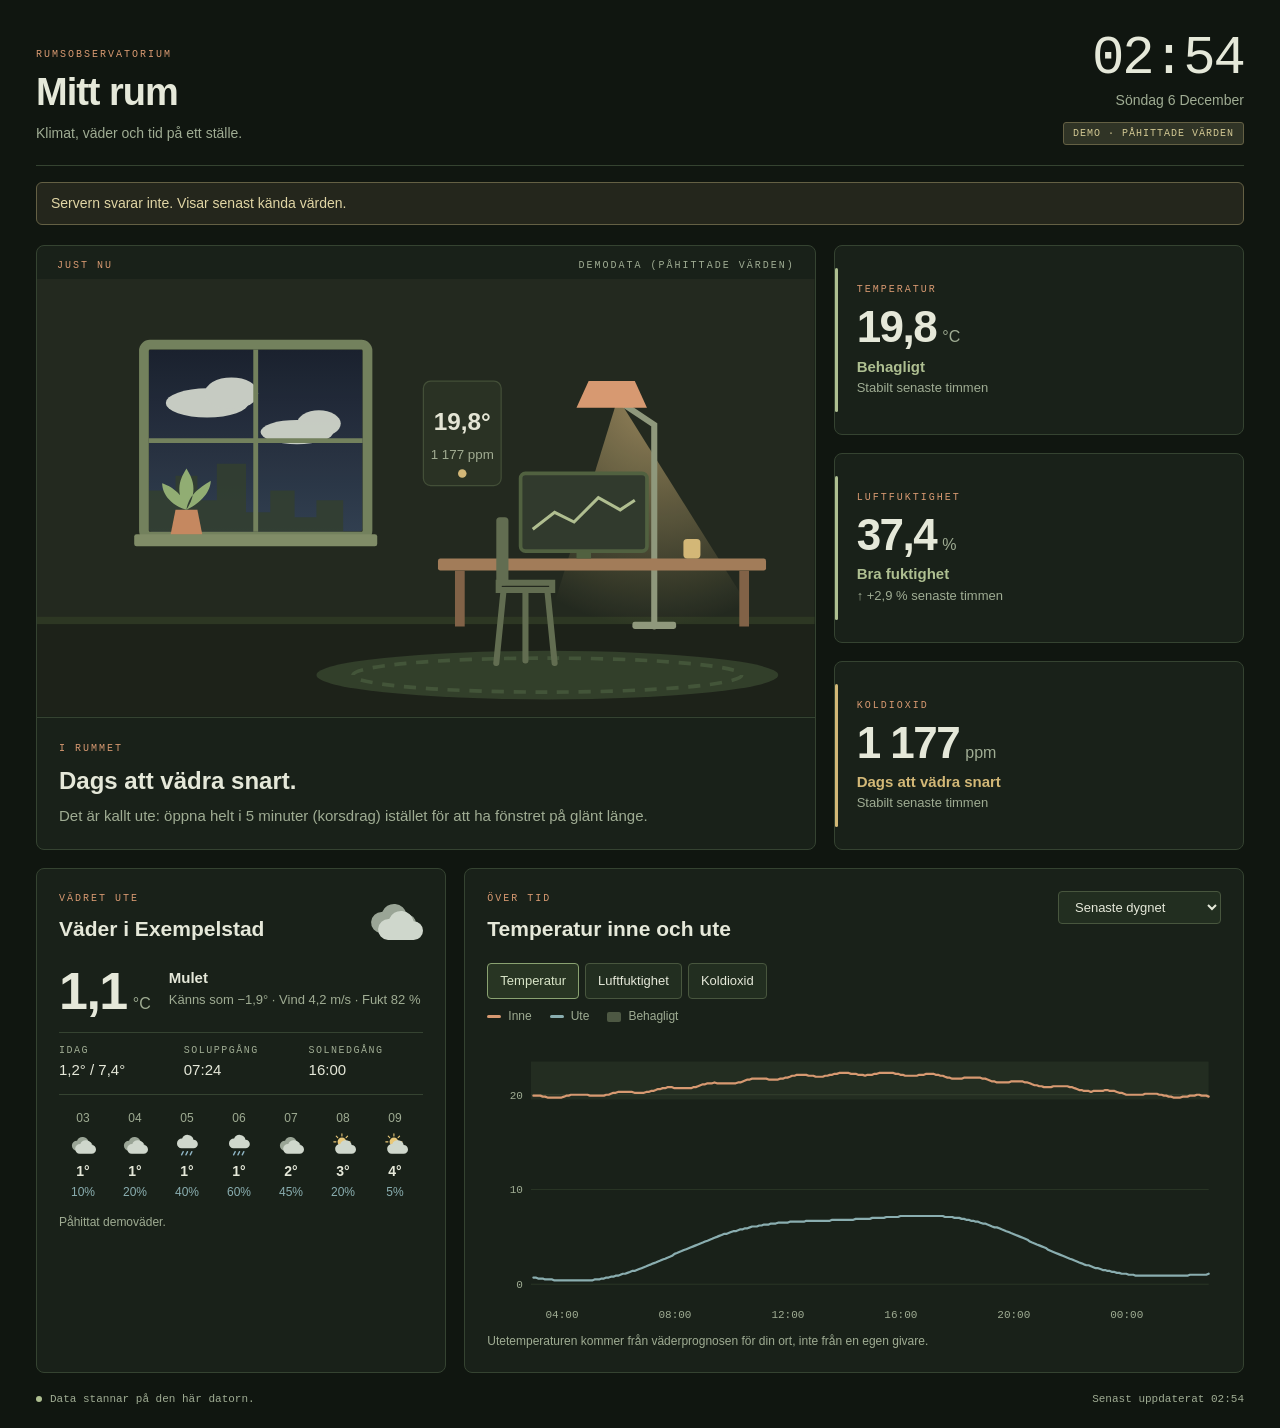
==== room-dashboard/public/index.html @ 9e7be0b6 "Add room-dashboard: a standalone dashboard for one room Climate (temperature, humidity, CO2) from Ho" ====
<!doctype html>
<html lang="sv">
<head>
<meta charset="utf-8">
<meta name="viewport" content="width=device-width,initial-scale=1">
<meta name="color-scheme" content="dark">
<meta name="referrer" content="no-referrer">
<title>Mitt rum</title>
<link rel="stylesheet" href="./style.css">
</head>
<body>
<main>
  <header>
    <div>
      <div class="eyebrow">RUMSOBSERVATORIUM</div>
      <h1 id="title">Mitt rum</h1>
      <p id="subtitle">Klimat, väder och tid på ett ställe.</p>
    </div>
    <div class="time">
      <div id="clock" class="clock">--:--</div>
      <div id="date" class="date"></div>
      <span id="mode" class="badge">ANSLUTER</span>
    </div>
  </header>

  <div id="message" class="message" role="status" aria-live="polite" hidden></div>

  <section class="top-grid">
    <article class="card scene">
      <div class="tag"><span>JUST NU</span><span id="source">–</span></div>
      <svg id="room" viewBox="0 0 640 360" preserveAspectRatio="xMidYMax slice" role="img" aria-labelledby="room-title">
        <title id="room-title">Illustrerat rum med fönster, skrivbord, lampa och växt</title>
        <defs>
          <linearGradient id="sky" x1="0" y1="0" x2="0" y2="1">
            <stop id="sky-top" offset="0" stop-color="#5d8db0"/>
            <stop id="sky-bottom" offset="1" stop-color="#b9cfc4"/>
          </linearGradient>
          <radialGradient id="lamp-glow" cx="0.5" cy="0" r="1">
            <stop offset="0" stop-color="#f3cf8a" stop-opacity=".55"/>
            <stop offset="1" stop-color="#f3cf8a" stop-opacity="0"/>
          </radialGradient>
          <clipPath id="window-clip"><rect x="92" y="58" width="176" height="150" rx="3"/></clipPath>
        </defs>
        <!-- wall and floor -->
        <rect width="640" height="360" fill="#1b241b"/>
        <rect y="282" width="640" height="78" fill="#151c15"/>
        <rect y="278" width="640" height="6" fill="#26321f"/>
        <!-- window -->
        <g clip-path="url(#window-clip)">
          <rect x="92" y="58" width="176" height="150" fill="url(#sky)"/>
          <circle id="sun" cx="226" cy="98" r="15" fill="#f1d58f"/>
          <g id="moon" display="none">
            <circle cx="222" cy="96" r="13" fill="#e9e4c9"/>
            <circle cx="229" cy="91" r="11" fill="#2a3a4e" id="moon-bite"/>
          </g>
          <g id="stars" fill="#e9e4c9" display="none">
            <circle cx="120" cy="80" r="1.3"/><circle cx="160" cy="70" r="1"/><circle cx="185" cy="110" r="1.2"/>
            <circle cx="132" cy="128" r="1"/><circle cx="250" cy="140" r="1.1"/><circle cx="205" cy="74" r=".9"/>
          </g>
          <g id="clouds" fill="#d9e0d6" opacity=".9" display="none">
            <ellipse cx="140" cy="102" rx="34" ry="12"/><ellipse cx="160" cy="94" rx="22" ry="13"/>
            <ellipse cx="214" cy="126" rx="30" ry="10"/><ellipse cx="232" cy="119" rx="18" ry="11"/>
          </g>
          <g id="rain" stroke="#bcd0d8" stroke-width="1.6" stroke-linecap="round" opacity=".8" display="none">
            <path d="M110 140l-6 14M135 150l-6 14M160 138l-6 14M185 152l-6 14M210 140l-6 14M235 150l-6 14M255 138l-6 14M122 172l-6 14M172 176l-6 14M222 172l-6 14"/>
          </g>
          <g id="snow" fill="#eef2ee" display="none">
            <circle cx="110" cy="140" r="2"/><circle cx="140" cy="160" r="2"/><circle cx="168" cy="138" r="2"/>
            <circle cx="196" cy="170" r="2"/><circle cx="226" cy="146" r="2"/><circle cx="254" cy="166" r="2"/>
            <circle cx="124" cy="186" r="2"/><circle cx="210" cy="190" r="2"/>
          </g>
          <!-- skyline -->
          <path d="M92 208v-34h22v-12h18v20h16v-30h24v40h20v-18h20v22h18v-14h22v26z" fill="#2c3a2c" opacity=".85"/>
        </g>
        <rect x="88" y="54" width="184" height="158" rx="5" fill="none" stroke="#6f7f5c" stroke-width="8"/>
        <path d="M180 58v150M92 133h176" stroke="#6f7f5c" stroke-width="4"/>
        <rect x="80" y="210" width="200" height="10" rx="2" fill="#7c8b66"/>
        <!-- plant on sill -->
        <path d="M110 210h26l-4-20h-18z" fill="#c4875f"/>
        <path d="M123 190c-12-18-2-30 0-34 2 4 12 16 0 34M123 190c-18-6-20-18-20-22 6 2 18 8 20 22M123 190c16-8 20-18 20-24-6 4-18 10-20 24" fill="#8ead73"/>
        <!-- thermometer on the wall -->
        <g transform="translate(318 84)">
          <rect x="0" y="0" width="64" height="86" rx="6" fill="#222d20" stroke="#3d4b35"/>
          <text id="wall-temp" x="32" y="40" text-anchor="middle" fill="#e5e8d9" font-size="20" font-weight="600">–</text>
          <text id="wall-co2" x="32" y="64" text-anchor="middle" fill="#9fac93" font-size="11">– ppm</text>
          <circle id="air-dot" cx="32" cy="76" r="3.5" fill="#9fac93"/>
        </g>
        <!-- lamp -->
        <g id="lamp-light" display="none"><path d="M478 98L420 286h176z" fill="url(#lamp-glow)"/></g>
        <path d="M508 286V120l-30-20" stroke="#8c977c" stroke-width="5" fill="none" stroke-linecap="round"/>
        <path d="M454 84l38 0 10 22h-58z" fill="#d79971"/>
        <rect x="490" y="282" width="36" height="6" rx="2" fill="#8c977c"/>
        <!-- desk -->
        <rect x="330" y="230" width="270" height="10" rx="2" fill="#a07a58"/>
        <rect x="344" y="240" width="8" height="46" fill="#7d5f45"/>
        <rect x="578" y="240" width="8" height="46" fill="#7d5f45"/>
        <rect x="398" y="160" width="104" height="64" rx="4" fill="#2a352a" stroke="#4b5e3e" stroke-width="3"/>
        <path id="screen-line" d="M408 206l18-14 16 8 20-20 18 10 12-8" stroke="#aebf91" stroke-width="2.5" fill="none"/>
        <rect x="444" y="224" width="12" height="6" fill="#4b5e3e"/>
        <rect x="532" y="214" width="14" height="16" rx="3" fill="#d3b877"/>
        <!-- rug and chair -->
        <ellipse cx="420" cy="326" rx="190" ry="20" fill="#2b3a27"/>
        <ellipse cx="420" cy="326" rx="160" ry="14" fill="none" stroke="#3d5136" stroke-width="3" stroke-dasharray="10 8"/>
        <path d="M380 250h44v6h-44zM384 256l-6 60M420 256l6 60M402 256v58" stroke="#5d6b4f" stroke-width="5" fill="none" stroke-linecap="round"/>
        <rect x="378" y="196" width="10" height="56" rx="3" fill="#5d6b4f"/>
        <!-- stale-air haze -->
        <rect id="haze" width="640" height="360" fill="#c9a86b" opacity="0"/>
      </svg>
      <div class="caption">
        <div>
          <span class="eyebrow">I RUMMET</span>
          <h2 id="headline">Hämtar läget…</h2>
          <p id="advice"></p>
        </div>
      </div>
    </article>

    <div class="climate">
      <article class="card metric" id="card-temperature">
        <div class="eyebrow">TEMPERATUR</div>
        <div class="value"><span class="num">–</span><span class="unit">°C</span></div>
        <div class="status"></div>
        <div class="sub"></div>
      </article>
      <article class="card metric" id="card-humidity">
        <div class="eyebrow">LUFTFUKTIGHET</div>
        <div class="value"><span class="num">–</span><span class="unit">%</span></div>
        <div class="status"></div>
        <div class="sub"></div>
      </article>
      <article class="card metric" id="card-co2">
        <div class="eyebrow">KOLDIOXID</div>
        <div class="value"><span class="num">–</span><span class="unit">ppm</span></div>
        <div class="status"></div>
        <div class="sub"></div>
      </article>
    </div>
  </section>

  <section class="bottom-grid">
    <article class="card weather">
      <div class="heading">
        <div>
          <div class="eyebrow">VÄDRET UTE</div>
          <h2 id="place">Väder</h2>
        </div>
        <div id="weather-icon" class="wicon" aria-hidden="true"></div>
      </div>
      <div class="wnow">
        <div class="value"><span id="out-temp" class="num">–</span><span class="unit">°C</span></div>
        <div>
          <div id="out-desc" class="wdesc">–</div>
          <div id="out-more" class="sub"></div>
        </div>
      </div>
      <dl class="today">
        <div><dt>Idag</dt><dd id="out-minmax">–</dd></div>
        <div><dt>Soluppgång</dt><dd id="sunrise">–</dd></div>
        <div><dt>Solnedgång</dt><dd id="sunset">–</dd></div>
      </dl>
      <div id="hours" class="hours"></div>
      <p id="weather-note" class="note"></p>
    </article>

    <article class="card chart-card">
      <div class="heading">
        <div>
          <div class="eyebrow">ÖVER TID</div>
          <h2 id="chart-title">Temperatur inne och ute</h2>
        </div>
        <select id="range" aria-label="Tidsintervall">
          <option value="6">Senaste 6 timmarna</option>
          <option value="24" selected>Senaste dygnet</option>
          <option value="168">Senaste veckan</option>
        </select>
      </div>
      <div class="tabs" role="tablist">
        <button role="tab" data-chart="temperature" aria-selected="true">Temperatur</button>
        <button role="tab" data-chart="humidity" aria-selected="false">Luftfuktighet</button>
        <button role="tab" data-chart="co2" aria-selected="false">Koldioxid</button>
      </div>
      <div id="legend" class="legend"></div>
      <div id="chart" class="chart"></div>
      <p id="chart-note" class="note"></p>
    </article>
  </section>

  <footer>
    <span><i class="dot"></i>Data stannar på den här datorn.</span>
    <span id="updated"></span>
  </footer>
</main>
<script src="./app.js"></script>
</body>
</html>
---- room-dashboard/public/style.css ----
:root {
  --bg: #101610;
  --panel: #192119;
  --panel-2: #1e281d;
  --line: #354331;
  --text: #e5e8d9;
  --muted: #9fac93;
  --sage: #aebf91;
  --orange: #d79971;
  --gold: #d3b877;
  --blue: #8aaeb0;
  --bad: #e07f62;
  --mono: ui-monospace, "SF Mono", Menlo, Consolas, monospace;
}
* { box-sizing: border-box; }
html { color-scheme: dark; }
body {
  margin: 0; background: var(--bg); color: var(--text);
  font: 15px/1.55 -apple-system, BlinkMacSystemFont, "Segoe UI", Roboto, sans-serif;
}
main { max-width: 1500px; margin: 0 auto; padding: 32px 36px 22px; }
.eyebrow { font: 10px/1.6 var(--mono); letter-spacing: 2px; color: var(--orange); }
h1 { font-size: 38px; letter-spacing: -1px; line-height: 1.15; margin: 8px 0; }
h2 { font-size: 21px; line-height: 1.3; font-weight: 550; margin: 8px 0; }
p { color: var(--muted); margin: 8px 0 0; }
button, select {
  font: inherit; font-size: 13px; background: #222e20; color: var(--text);
  border: 1px solid #48563e; border-radius: 4px; padding: 7px 12px; cursor: pointer;
}
button:hover, select:hover { background: #30402a; border-color: #8aa271; }
:focus-visible { outline: 2px solid var(--gold); outline-offset: 3px; }

/* header */
header { display: flex; justify-content: space-between; align-items: flex-end; gap: 24px;
         padding-bottom: 20px; border-bottom: 1px solid var(--line); margin-bottom: 24px; }
header p { font-size: 14px; }
.time { display: flex; flex-direction: column; align-items: flex-end; gap: 4px; }
.clock { font: 300 54px/1 var(--mono); letter-spacing: -2px; font-variant-numeric: tabular-nums; }
.date { color: var(--muted); font-size: 14px; text-transform: capitalize; }
.badge { margin-top: 6px; font: 10px var(--mono); letter-spacing: 1px; padding: 5px 9px; border-radius: 3px;
         background: #303426; color: #d2c893; border: 1px solid #646044; }
.badge.live { background: #223022; color: var(--sage); border-color: #4b5e3e; }
.message { border: 1px solid #646044; background: #24261c; color: #e1d6a5; padding: 10px 14px;
           border-radius: 6px; margin: -8px 0 20px; font-size: 14px; }

/* cards */
.card { background: var(--panel); border: 1px solid var(--line); border-radius: 8px; padding: 22px; min-width: 0; }
.top-grid { display: grid; grid-template-columns: minmax(0, 1.9fr) minmax(260px, 1fr); gap: 18px; }
.bottom-grid { display: grid; grid-template-columns: minmax(280px, 1fr) minmax(0, 1.9fr); gap: 18px; margin-top: 18px; }

.scene { padding: 0; overflow: hidden; display: flex; flex-direction: column; }
.scene .tag { display: flex; justify-content: space-between; padding: 14px 20px 0;
              font: 10px var(--mono); letter-spacing: 2px; color: var(--muted); }
.scene .tag span:first-child { color: var(--orange); }
.scene svg { display: block; width: 100%; flex: 1 1 auto; min-height: 240px; height: 100%; margin-top: 8px; }
.scene svg text { font-family: -apple-system, "Segoe UI", sans-serif; }
#haze { transition: opacity 2s; }
.caption { padding: 16px 22px 22px; border-top: 1px solid var(--line); }
.caption h2 { font-size: 24px; }

.climate { display: grid; grid-template-rows: repeat(3, 1fr); gap: 18px; }
.metric { display: flex; flex-direction: column; justify-content: center; position: relative; }
.metric::before { content: ""; position: absolute; left: 0; top: 22px; bottom: 22px; width: 3px;
                  border-radius: 2px; background: var(--line); }
.metric[data-level="good"]::before { background: var(--sage); }
.metric[data-level="warn"]::before { background: var(--gold); }
.metric[data-level="bad"]::before { background: var(--bad); }
.value { display: flex; align-items: baseline; gap: 6px; margin-top: 6px; }
.num { font-size: 44px; font-weight: 600; letter-spacing: -1.5px; line-height: 1.05; font-variant-numeric: tabular-nums; }
.unit { color: var(--muted); font-size: 16px; }
.status { font-weight: 550; margin-top: 4px; }
.metric[data-level="good"] .status { color: var(--sage); }
.metric[data-level="warn"] .status { color: var(--gold); }
.metric[data-level="bad"] .status { color: var(--bad); }
.metric[data-level="none"] .num { color: var(--muted); }
.sub { color: var(--muted); font-size: 13px; }

/* weather */
.heading { display: flex; justify-content: space-between; align-items: flex-start; gap: 14px; }
.wicon svg { width: 56px; height: 56px; }
.wnow { display: flex; align-items: center; gap: 18px; margin: 4px 0 14px; }
.wnow .num { font-size: 52px; }
.wdesc { font-weight: 550; }
.today { display: grid; grid-template-columns: repeat(3, 1fr); gap: 10px; margin: 0; padding: 12px 0;
         border-block: 1px solid var(--line); }
.today dt { font: 10px var(--mono); letter-spacing: 1.5px; color: var(--muted); text-transform: uppercase; }
.today dd { margin: 2px 0 0; font-variant-numeric: tabular-nums; }
.hours { display: grid; grid-auto-flow: column; grid-auto-columns: minmax(48px, 1fr); gap: 4px;
         overflow-x: auto; padding: 14px 0 4px; }
.hour { text-align: center; font-size: 12px; color: var(--muted); }
.hour svg { width: 26px; height: 26px; display: block; margin: 4px auto; }
.hour b { display: block; color: var(--text); font-size: 14px; font-weight: 550; }
.hour .rain { color: var(--blue); }
.note { font-size: 12px; }

/* chart */
.tabs { display: flex; gap: 6px; flex-wrap: wrap; margin: 12px 0 8px; }
.tabs button[aria-selected="true"] { background: #283523; border-color: #8aa271; color: #d8e4c7; }
.legend { display: flex; gap: 18px; flex-wrap: wrap; font-size: 12px; color: var(--muted); min-height: 18px; }
.legend span::before { content: ""; display: inline-block; width: 14px; height: 3px; border-radius: 2px;
                       background: var(--c); vertical-align: middle; margin-right: 7px; }
.legend span.band::before { height: 10px; opacity: .35; }
.chart { position: relative; height: 290px; margin-top: 8px; }
.chart svg { width: 100%; height: 100%; display: block; overflow: visible; }
.chart .axis { fill: var(--muted); font: 11px var(--mono); }
.chart .grid { stroke: #2a3626; stroke-width: 1; }
.chart .empty { fill: var(--muted); font-size: 14px; }
.tip { position: absolute; pointer-events: none; background: #0f150f; border: 1px solid var(--line);
       border-radius: 5px; padding: 6px 9px; font-size: 12px; white-space: nowrap; transform: translate(-50%, -110%); }
.tip b { font-variant-numeric: tabular-nums; }

footer { display: flex; justify-content: space-between; gap: 14px; flex-wrap: wrap; margin-top: 20px;
         font: 11px var(--mono); color: var(--muted); }
footer .dot { display: inline-block; width: 6px; height: 6px; border-radius: 50%; background: var(--sage); margin-right: 8px; }

@media (max-width: 1000px) {
  .top-grid, .bottom-grid { grid-template-columns: minmax(0, 1fr); }
  .climate { grid-template-rows: none; grid-template-columns: repeat(3, minmax(0, 1fr)); }
}
@media (max-width: 640px) {
  main { padding: 20px 16px; }
  header { flex-direction: column; align-items: flex-start; }
  .time { align-items: flex-start; }
  h1 { font-size: 30px; }
  .clock { font-size: 42px; }
  .climate { grid-template-columns: minmax(0, 1fr); }
  .num { font-size: 38px; }
  .card { padding: 18px; }
  .chart { height: 230px; }
}
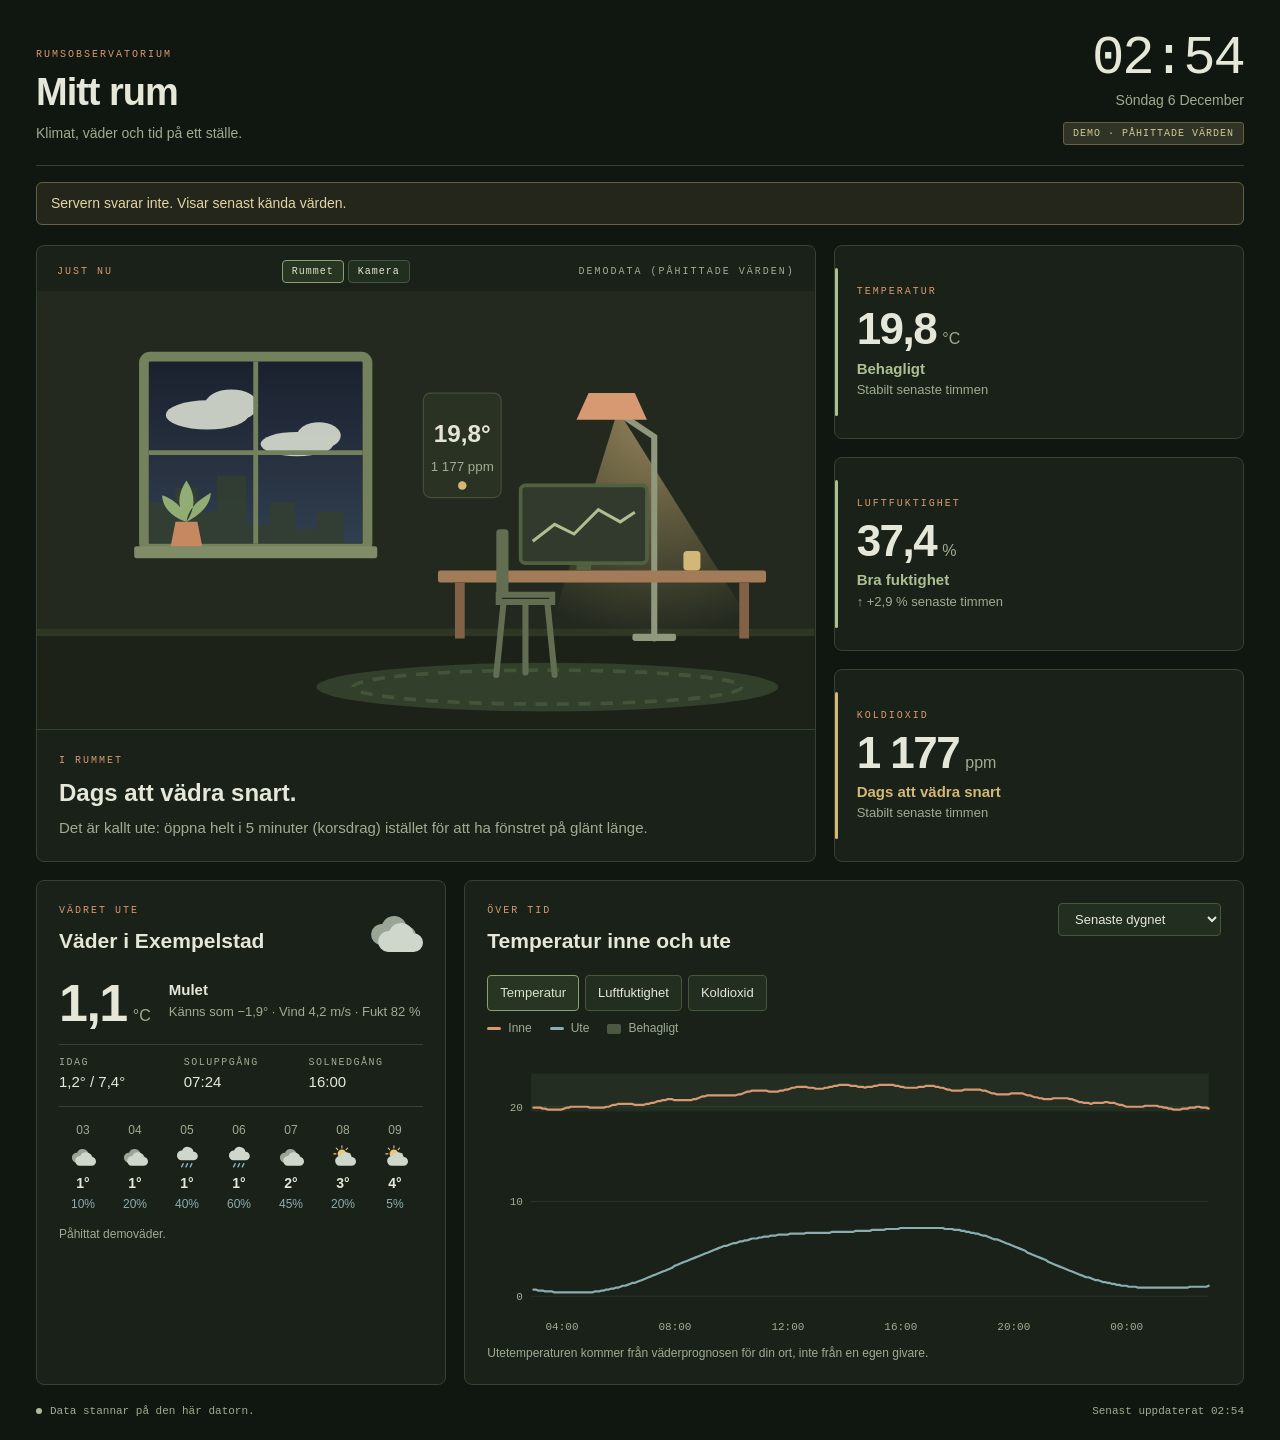
==== commit c56aca75: "room-dashboard: live webcam view and a DHT11 room sensor via ESPHome - "Kamera" toggle in the "Just " ====
--- a/room-dashboard/public/index.html
+++ b/room-dashboard/public/index.html
@@ -27,7 +27,21 @@
 
   <section class="top-grid">
     <article class="card scene">
-      <div class="tag"><span>JUST NU</span><span id="source">–</span></div>
+      <div class="tag">
+        <span>JUST NU</span>
+        <span class="view-switch" role="group" aria-label="Visa">
+          <button id="show-room" aria-pressed="true">Rummet</button>
+          <button id="show-camera" aria-pressed="false">Kamera</button>
+          <select id="camera-device" aria-label="Välj kamera" hidden></select>
+        </span>
+        <span id="source">–</span>
+      </div>
+      <div id="camera-view" class="camera-view" hidden>
+        <video id="camera" autoplay muted playsinline></video>
+        <div id="camera-chip" class="camera-chip"></div>
+        <div id="camera-msg" class="camera-msg" hidden></div>
+        <div class="camera-note">LIVE · bara på den här datorn, ingenting spelas in</div>
+      </div>
       <svg id="room" viewBox="0 0 640 360" preserveAspectRatio="xMidYMax slice" role="img" aria-labelledby="room-title">
         <title id="room-title">Illustrerat rum med fönster, skrivbord, lampa och växt</title>
         <defs>
--- a/room-dashboard/public/style.css
+++ b/room-dashboard/public/style.css
@@ -52,6 +52,21 @@
 .scene .tag { display: flex; justify-content: space-between; padding: 14px 20px 0;
               font: 10px var(--mono); letter-spacing: 2px; color: var(--muted); }
 .scene .tag span:first-child { color: var(--orange); }
+.scene .tag { align-items: center; gap: 10px; flex-wrap: wrap; }
+.view-switch { display: flex; gap: 4px; align-items: center; }
+.view-switch button, .view-switch select { font: 10px var(--mono); letter-spacing: 1px; padding: 5px 9px; }
+.view-switch button[aria-pressed="true"] { background: #283523; border-color: #8aa271; color: #d8e4c7; }
+.view-switch select { max-width: 180px; }
+.camera-view { position: relative; flex: 1 1 auto; min-height: 240px; margin-top: 8px; background: #0b0f0b; }
+.camera-view video { position: absolute; inset: 0; width: 100%; height: 100%; object-fit: cover; }
+.camera-chip { position: absolute; left: 14px; top: 14px; display: flex; gap: 8px; flex-wrap: wrap; }
+.camera-chip span { background: rgba(16, 22, 16, .78); border: 1px solid var(--line); border-radius: 4px;
+                    padding: 5px 9px; font: 600 14px/1.2 -apple-system, "Segoe UI", sans-serif; }
+.camera-note { position: absolute; right: 12px; bottom: 10px; background: rgba(16, 22, 16, .78); border-radius: 3px;
+               padding: 4px 8px; font: 10px var(--mono); letter-spacing: 1px; color: var(--sage); }
+.camera-msg { position: absolute; inset: 0; display: flex; align-items: center; justify-content: center;
+              text-align: center; padding: 30px; color: var(--muted); }
+.camera-msg[hidden], .camera-view[hidden] { display: none; }
 .scene svg { display: block; width: 100%; flex: 1 1 auto; min-height: 240px; height: 100%; margin-top: 8px; }
 .scene svg text { font-family: -apple-system, "Segoe UI", sans-serif; }
 #haze { transition: opacity 2s; }
@@ -128,3 +143,4 @@
   .card { padding: 18px; }
   .chart { height: 230px; }
 }
+.view-switch[hidden] { display: none; }
